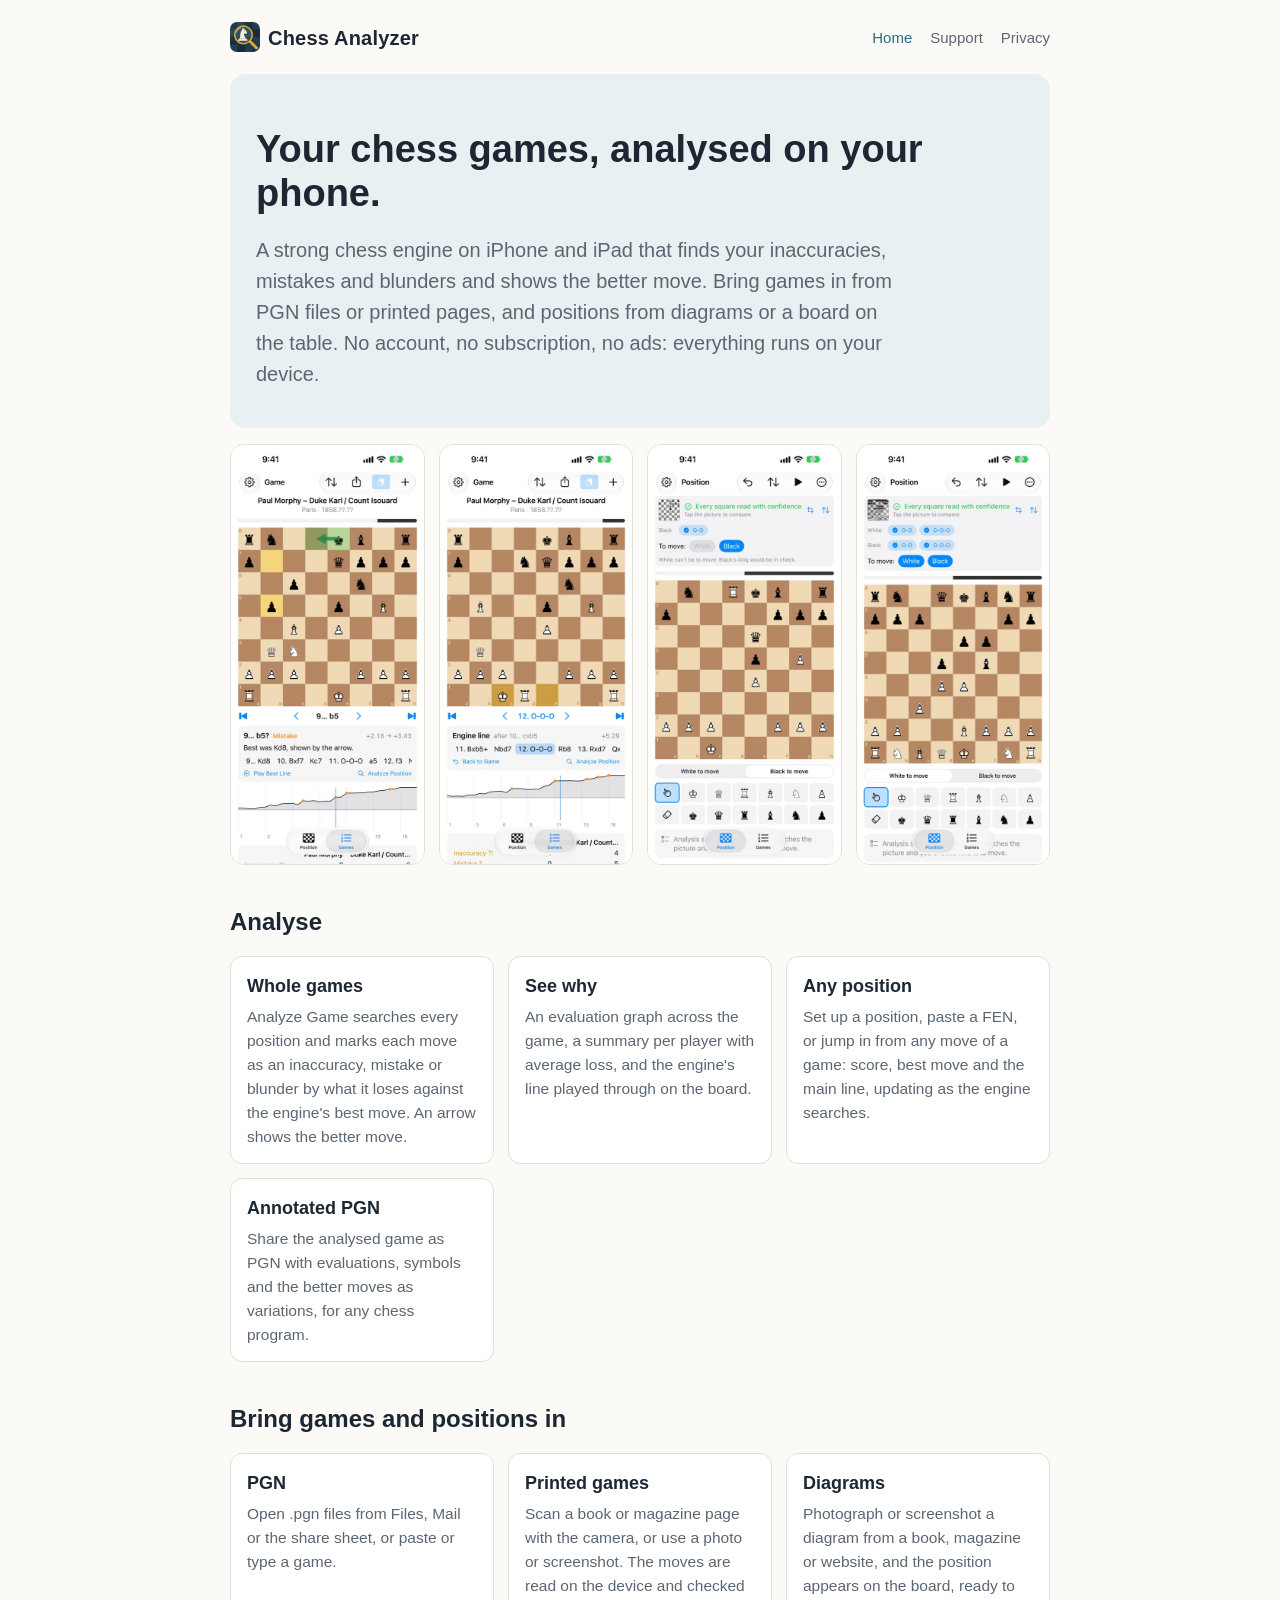
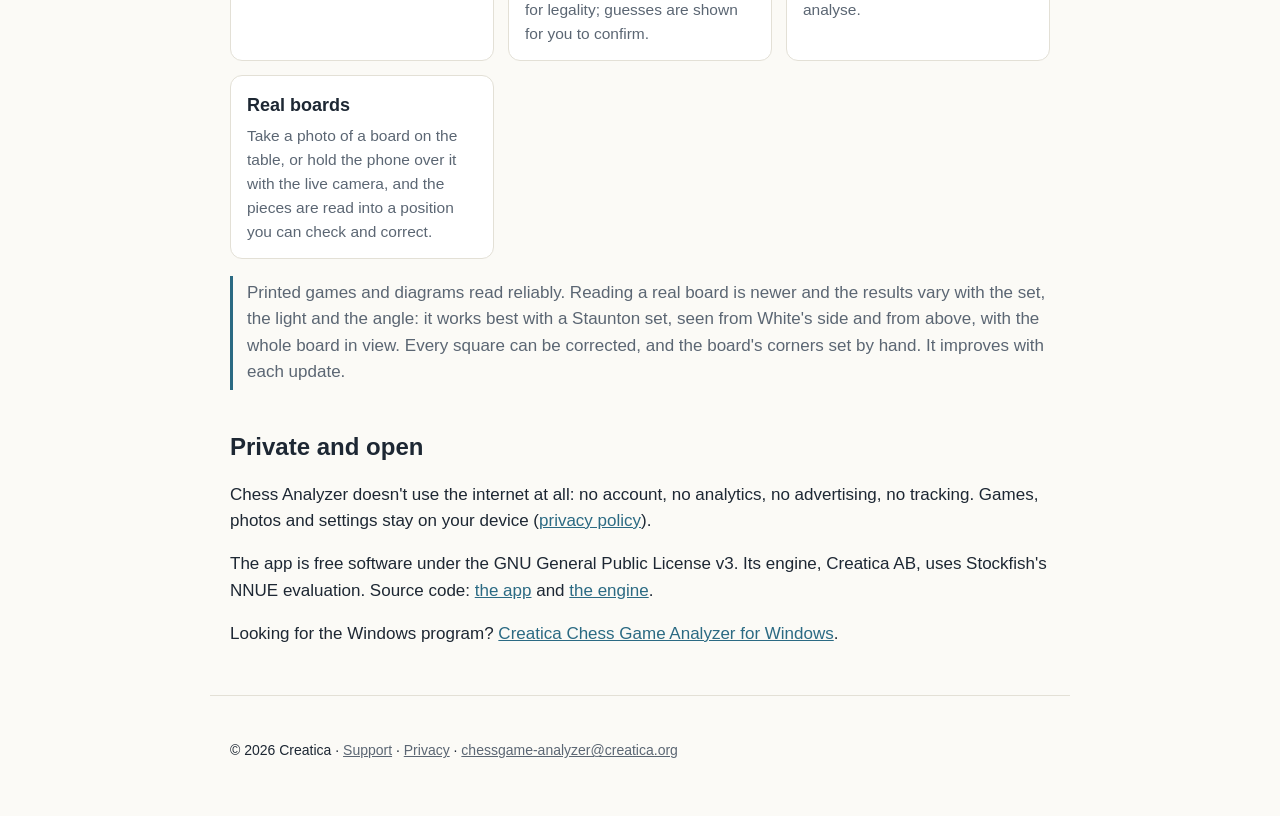
==== website/ios/index.html @ c2d9110f "Prepare 1.0 for the App Store: icon, privacy manifest, listing, website, screenshots - App icon (too" ====
<!doctype html>
<html lang="en">
<head>
<meta charset="utf-8">
<meta name="viewport" content="width=device-width, initial-scale=1">
<title>Chess Analyzer for iPhone and iPad – Creatica</title>
<meta name="description" content="Analyse your chess games and positions with a strong engine on your iPhone or iPad. Read games from print, positions from diagrams and real boards. No account, no ads, nothing leaves your device.">
<link rel="stylesheet" href="style.css">
</head>
<body>
<header>
  <a class="brand" href="index.html"><img src="images/icon.png" alt="">Chess Analyzer</a>
  <nav><a href="index.html" aria-current="page">Home</a><a href="support.html">Support</a><a href="privacy.html">Privacy</a></nav>
</header>
<main>
  <section class="hero">
    <h1>Your chess games, analysed on your phone.</h1>
    <p class="lead">A strong chess engine on iPhone and iPad that finds your inaccuracies, mistakes and blunders and shows the better move.
      Bring games in from PGN files or printed pages, and positions from diagrams or a board on the table.
      No account, no subscription, no ads: everything runs on your device.</p>
  </section>

  <div class="shots">
    <img src="images/1-game.jpg" alt="An analysed game with its evaluation graph and a mistake marked">
    <img src="images/2-line.jpg" alt="The engine's better line, played through on the board">
    <img src="images/3-diagram.jpg" alt="A book diagram read onto the board">
    <img src="images/5-board.jpg" alt="A photo of a real chess board read into a position">
  </div>

  <h2>Analyse</h2>
  <div class="grid">
    <div class="card"><h3>Whole games</h3><p>Analyze Game searches every position and marks each move as an inaccuracy, mistake or blunder by what it loses against the engine's best move. An arrow shows the better move.</p></div>
    <div class="card"><h3>See why</h3><p>An evaluation graph across the game, a summary per player with average loss, and the engine's line played through on the board.</p></div>
    <div class="card"><h3>Any position</h3><p>Set up a position, paste a FEN, or jump in from any move of a game: score, best move and the main line, updating as the engine searches.</p></div>
    <div class="card"><h3>Annotated PGN</h3><p>Share the analysed game as PGN with evaluations, symbols and the better moves as variations, for any chess program.</p></div>
  </div>

  <h2>Bring games and positions in</h2>
  <div class="grid">
    <div class="card"><h3>PGN</h3><p>Open .pgn files from Files, Mail or the share sheet, or paste or type a game.</p></div>
    <div class="card"><h3>Printed games</h3><p>Scan a book or magazine page with the camera, or use a photo or screenshot. The moves are read on the device and checked for legality; guesses are shown for you to confirm.</p></div>
    <div class="card"><h3>Diagrams</h3><p>Photograph or screenshot a diagram from a book, magazine or website, and the position appears on the board, ready to analyse.</p></div>
    <div class="card"><h3>Real boards</h3><p>Take a photo of a board on the table, or hold the phone over it with the live camera, and the pieces are read into a position you can check and correct.</p></div>
  </div>

  <p class="note">Printed games and diagrams read reliably. Reading a real board is newer and the results vary with the set, the light and the
    angle: it works best with a Staunton set, seen from White's side and from above, with the whole board in view. Every square can be corrected,
    and the board's corners set by hand. It improves with each update.</p>

  <h2>Private and open</h2>
  <p>Chess Analyzer doesn't use the internet at all: no account, no analytics, no advertising, no tracking. Games, photos and settings stay on your device
    (<a href="privacy.html">privacy policy</a>).</p>
  <p>The app is free software under the GNU General Public License v3. Its engine, Creatica AB, uses Stockfish's NNUE evaluation.
    Source code: <a href="https://github.com/creatica-soft/chessgame-analyzer">the app</a> and <a href="https://github.com/creatica-soft/libchess">the engine</a>.</p>
  <p>Looking for the Windows program? <a href="../index.html">Creatica Chess Game Analyzer for Windows</a>.</p>
</main>
<footer>
  <p>© 2026 Creatica · <a href="support.html">Support</a> · <a href="privacy.html">Privacy</a> · <a href="mailto:chessgame-analyzer@creatica.org">chessgame-analyzer@creatica.org</a></p>
</footer>
</body>
</html>
---- website/ios/style.css ----
/* Chess Analyzer for iPhone and iPad: no web fonts, scripts, cookies or trackers. */
:root {
  --bg: #fbfaf6; --text: #1d2733; --muted: #5b6673; --line: #e3e0d6; --accent: #2b6a83; --card: #ffffff; --sea: #e9f0f2;
}
@media (prefers-color-scheme: dark) {
  :root { --bg: #0f1419; --text: #e7ecf1; --muted: #9aa6b2; --line: #26303a; --accent: #7cc0d8; --card: #161d24; --sea: #142229; }
}
* { box-sizing: border-box; }
body {
  margin: 0; background: var(--bg); color: var(--text);
  font: 17px/1.55 -apple-system, BlinkMacSystemFont, "Segoe UI", Helvetica, Arial, sans-serif;
}
header, main, footer { max-width: 860px; margin: 0 auto; padding: 0 20px; }
header { display: flex; align-items: center; justify-content: space-between; padding-top: 22px; padding-bottom: 10px; }
header a.brand { font-weight: 700; font-size: 20px; color: var(--text); text-decoration: none; letter-spacing: 0.2px; }
nav a { color: var(--muted); text-decoration: none; margin-left: 18px; font-size: 15px; }
nav a:hover, nav a[aria-current] { color: var(--accent); }
h1 { font-size: 38px; line-height: 1.15; margin: 28px 0 10px; }
h2 { font-size: 24px; margin: 38px 0 8px; }
h3 { font-size: 18px; margin: 22px 0 4px; }
p, li { color: var(--text); }
.lead { font-size: 20px; color: var(--muted); max-width: 640px; }
a { color: var(--accent); }
.hero { background: var(--sea); border-radius: 16px; padding: 26px 26px 18px; margin-top: 10px; }
.grid { display: grid; grid-template-columns: repeat(auto-fit, minmax(240px, 1fr)); gap: 14px; margin-top: 16px; }
.card { background: var(--card); border: 1px solid var(--line); border-radius: 12px; padding: 14px 16px; }
.card h3 { margin-top: 2px; }
.card p { margin: 4px 0 0; font-size: 15.5px; color: var(--muted); }
.note { border-left: 3px solid var(--accent); padding: 4px 0 4px 14px; color: var(--muted); }
table { border-collapse: collapse; width: 100%; font-size: 15.5px; margin: 8px 0; }
th, td { text-align: left; vertical-align: top; padding: 8px 10px; border-bottom: 1px solid var(--line); }
th { color: var(--muted); font-weight: 600; }
footer { color: var(--muted); font-size: 14px; padding-top: 30px; padding-bottom: 40px; border-top: 1px solid var(--line); margin-top: 48px; }
footer a { color: var(--muted); }
@media (max-width: 520px) { h1 { font-size: 30px; } nav a { margin-left: 12px; } }
header a.brand img { width: 30px; height: 30px; border-radius: 7px; vertical-align: -7px; margin-right: 8px; }
.shots { display: grid; grid-template-columns: repeat(auto-fit, minmax(180px, 1fr)); gap: 14px; margin-top: 16px; }
.shots img { width: 100%; border-radius: 14px; border: 1px solid var(--line); }
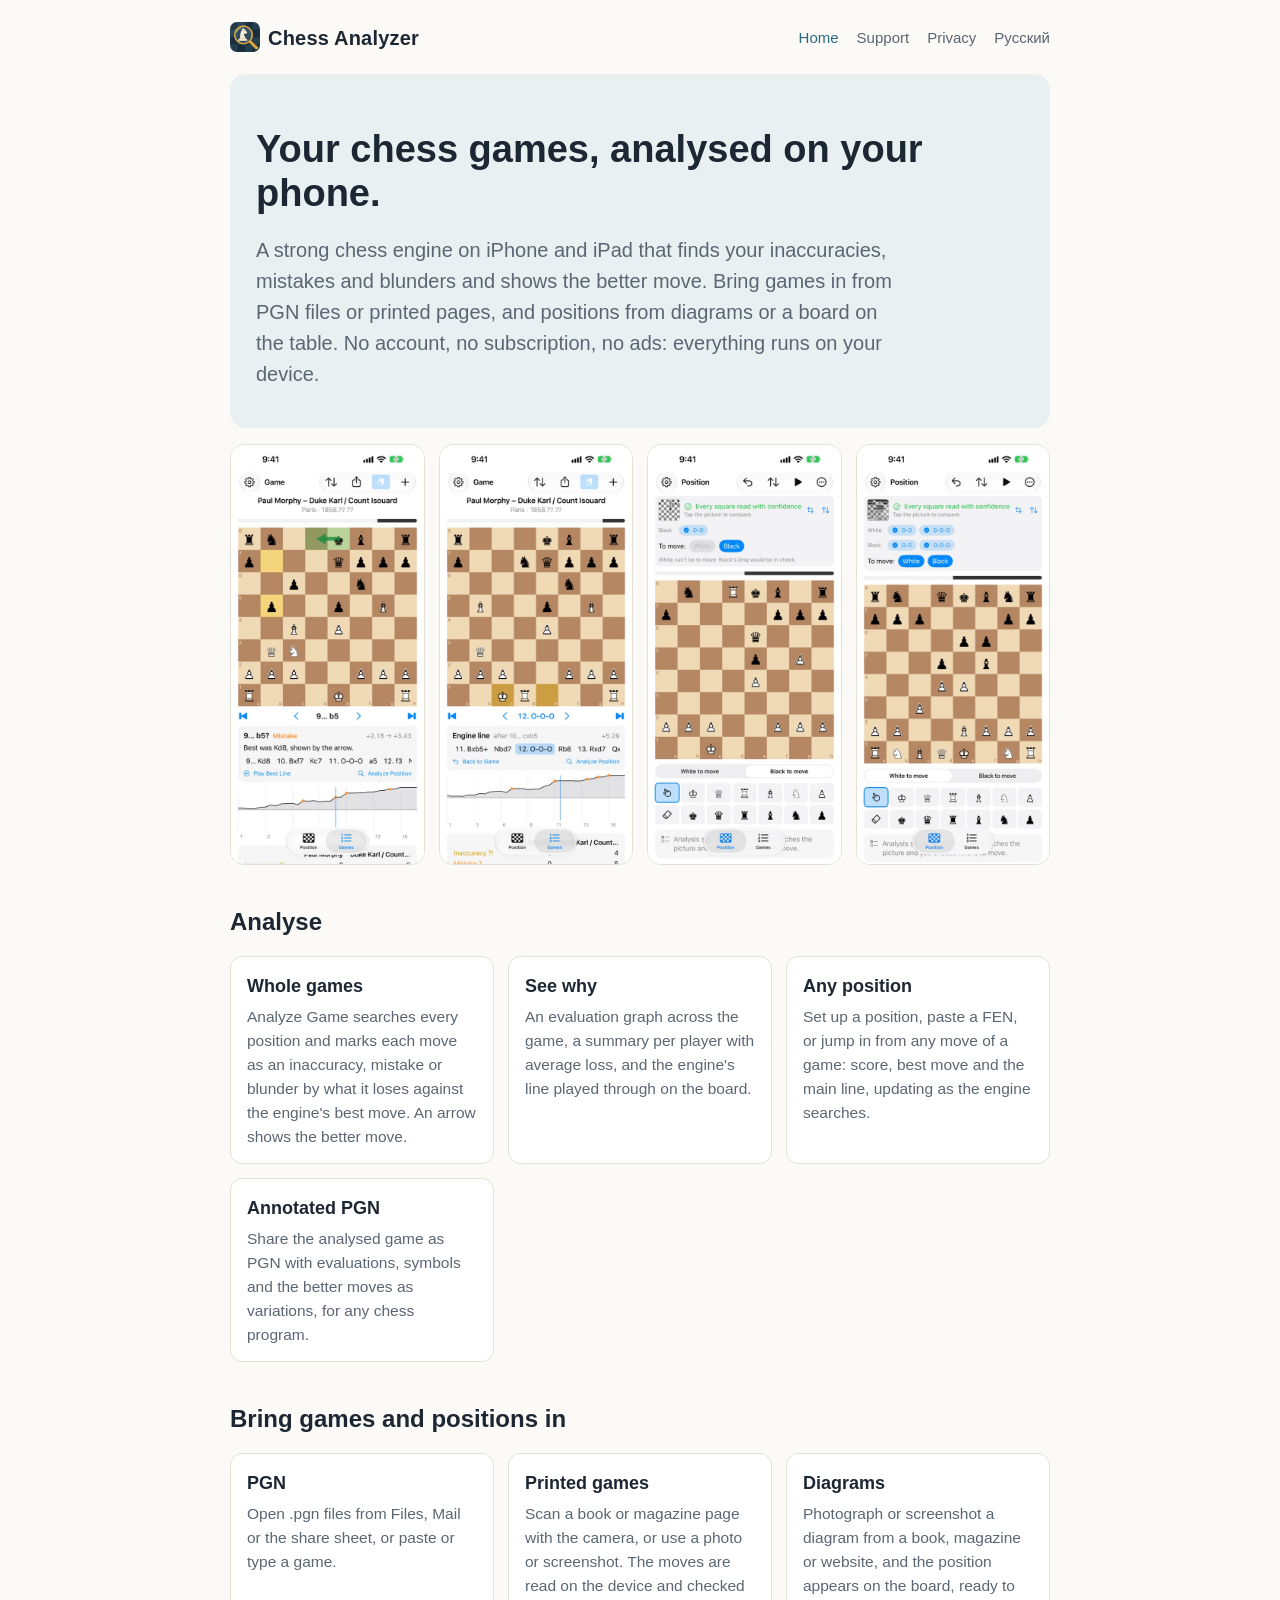
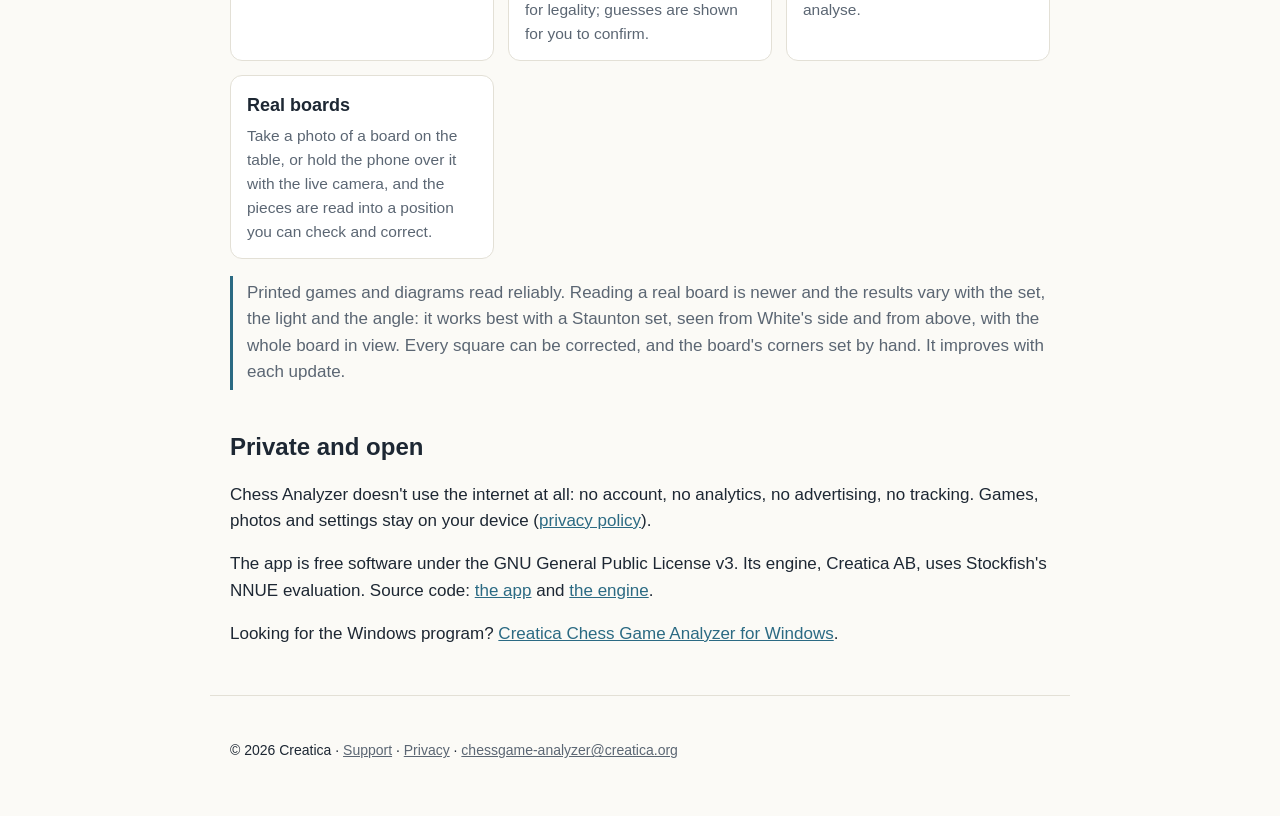
==== commit dc4ac884: "Website: Russian versions of the iOS pages (-ru), linked both ways" ====
--- a/website/ios/index.html
+++ b/website/ios/index.html
@@ -5,12 +5,13 @@
 <meta name="viewport" content="width=device-width, initial-scale=1">
 <title>Chess Analyzer for iPhone and iPad – Creatica</title>
 <meta name="description" content="Analyse your chess games and positions with a strong engine on your iPhone or iPad. Read games from print, positions from diagrams and real boards. No account, no ads, nothing leaves your device.">
+<link rel="alternate" hreflang="ru" href="index-ru.html">
 <link rel="stylesheet" href="style.css">
 </head>
 <body>
 <header>
   <a class="brand" href="index.html"><img src="images/icon.png" alt="">Chess Analyzer</a>
-  <nav><a href="index.html" aria-current="page">Home</a><a href="support.html">Support</a><a href="privacy.html">Privacy</a></nav>
+  <nav><a href="index.html" aria-current="page">Home</a><a href="support.html">Support</a><a href="privacy.html">Privacy</a><a href="index-ru.html" lang="ru">Русский</a></nav>
 </header>
 <main>
   <section class="hero">
--- a/website/ios/style.css
+++ b/website/ios/style.css
@@ -11,7 +11,7 @@
   font: 17px/1.55 -apple-system, BlinkMacSystemFont, "Segoe UI", Helvetica, Arial, sans-serif;
 }
 header, main, footer { max-width: 860px; margin: 0 auto; padding: 0 20px; }
-header { display: flex; align-items: center; justify-content: space-between; padding-top: 22px; padding-bottom: 10px; }
+header { display: flex; flex-wrap: wrap; gap: 6px 0; align-items: center; justify-content: space-between; padding-top: 22px; padding-bottom: 10px; }
 header a.brand { font-weight: 700; font-size: 20px; color: var(--text); text-decoration: none; letter-spacing: 0.2px; }
 nav a { color: var(--muted); text-decoration: none; margin-left: 18px; font-size: 15px; }
 nav a:hover, nav a[aria-current] { color: var(--accent); }
